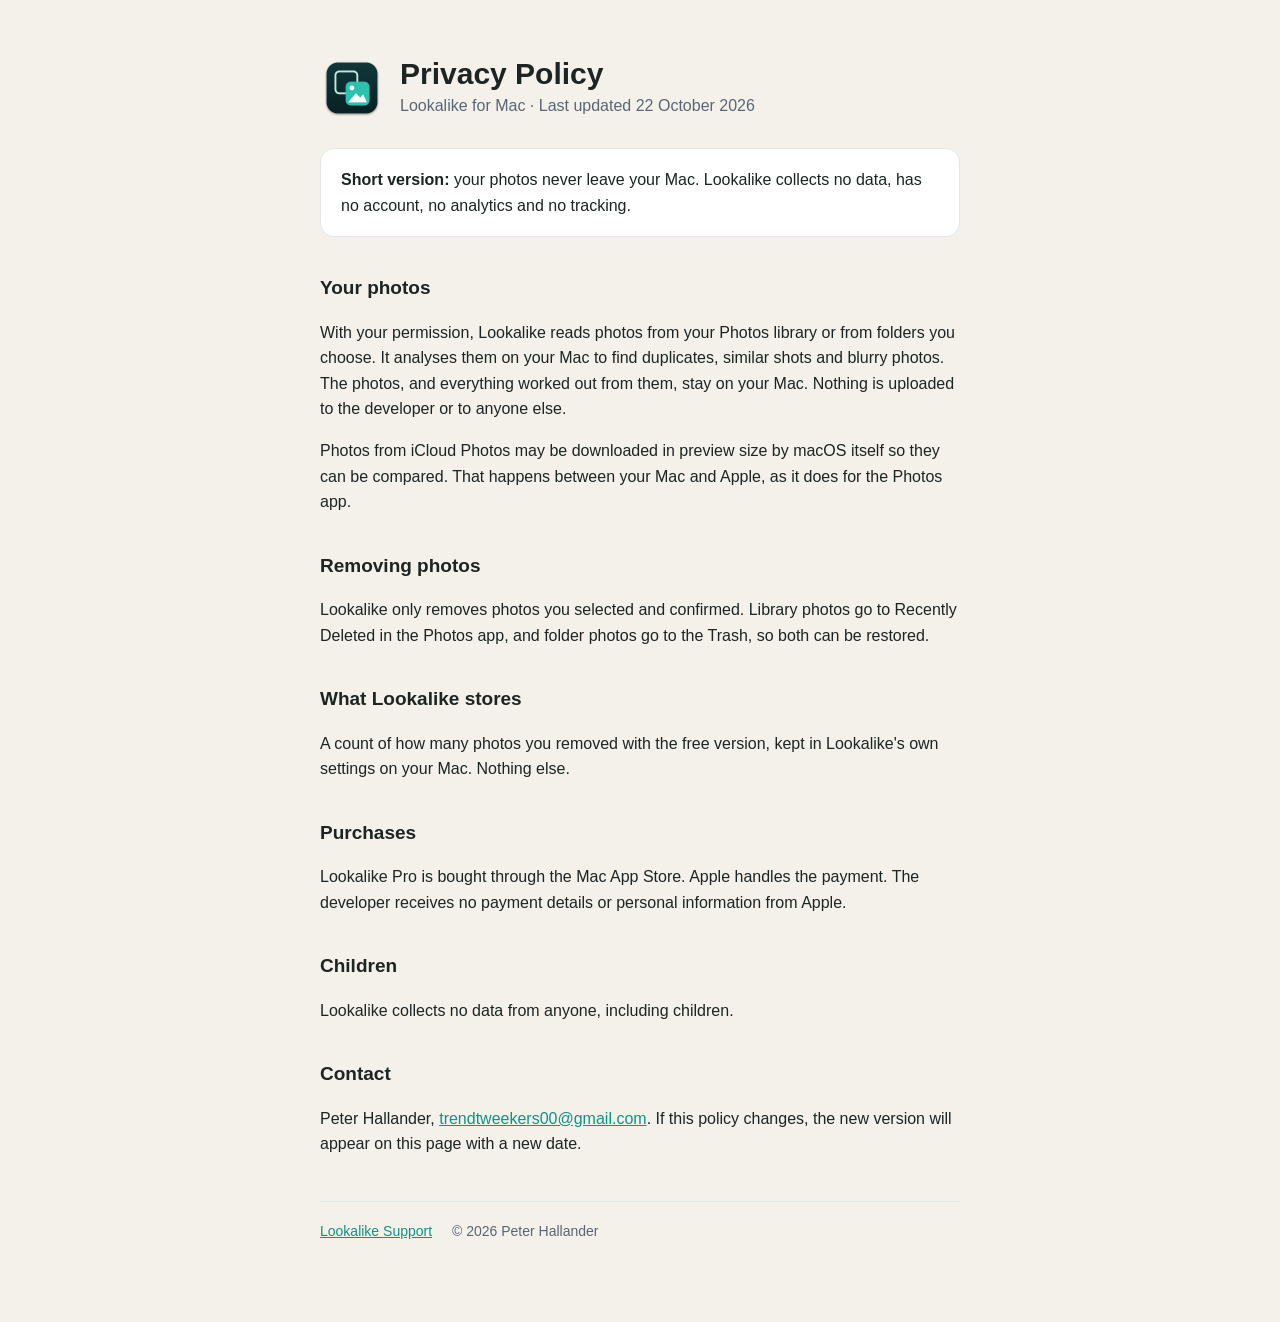
==== privacy.html @ 7f700916 "Lookalike support and privacy pages" ====
<!doctype html>
<html lang="en">
<head>
<meta charset="utf-8">
<meta name="viewport" content="width=device-width,initial-scale=1">
<title>Lookalike Privacy Policy</title>
<link rel="icon" href="icon.png">
<link rel="stylesheet" href="style.css">
</head>
<body>
<main>
<header>
  <img src="icon.png" alt="">
  <div>
    <h1>Privacy Policy</h1>
    <p class="sub">Lookalike for Mac · Last updated 22 October 2026</p>
  </div>
</header>

<div class="card"><p style="margin:0"><strong>Short version:</strong> your photos never leave your Mac. Lookalike collects no data, has no account, no analytics and no tracking.</p></div>

<h2>Your photos</h2>
<p>With your permission, Lookalike reads photos from your Photos library or from folders you choose. It analyses them on your Mac to find duplicates, similar shots and blurry photos. The photos, and everything worked out from them, stay on your Mac. Nothing is uploaded to the developer or to anyone else.</p>
<p>Photos from iCloud Photos may be downloaded in preview size by macOS itself so they can be compared. That happens between your Mac and Apple, as it does for the Photos app.</p>

<h2>Removing photos</h2>
<p>Lookalike only removes photos you selected and confirmed. Library photos go to Recently Deleted in the Photos app, and folder photos go to the Trash, so both can be restored.</p>

<h2>What Lookalike stores</h2>
<p>A count of how many photos you removed with the free version, kept in Lookalike's own settings on your Mac. Nothing else.</p>

<h2>Purchases</h2>
<p>Lookalike Pro is bought through the Mac App Store. Apple handles the payment. The developer receives no payment details or personal information from Apple.</p>

<h2>Children</h2>
<p>Lookalike collects no data from anyone, including children.</p>

<h2>Contact</h2>
<p>Peter Hallander, <a href="mailto:trendtweekers00@gmail.com?subject=Lookalike%20privacy">trendtweekers00@gmail.com</a>. If this policy changes, the new version will appear on this page with a new date.</p>

<nav><a href="index.html">Lookalike Support</a> <span>© 2026 Peter Hallander</span></nav>
</main>
</body>
</html>
---- style.css ----
:root{--ink:#1d2422;--muted:#5b6578;--bg:#f4f1ea;--card:#fff;--line:#e3e6ec;--accent:#0e9384}
@media (prefers-color-scheme:dark){:root{--ink:#eef1f6;--muted:#a3abb9;--bg:#1a1917;--card:#24221f;--line:#263044;--accent:#2cc2ae}}
*{box-sizing:border-box}
body{margin:0;background:var(--bg);color:var(--ink);font:16px/1.6 -apple-system,BlinkMacSystemFont,"SF Pro Text","Segoe UI",sans-serif}
main{max-width:680px;margin:0 auto;padding:56px 20px 80px}
header{display:flex;align-items:center;gap:16px;margin-bottom:28px}
header img{width:64px;height:64px}
h1{font-size:30px;line-height:1.15;margin:0}
.sub{color:var(--muted);margin:2px 0 0}
h2{font-size:19px;margin:36px 0 8px}
p,li{color:var(--ink)}
.muted{color:var(--muted)}
.card{background:var(--card);border:1px solid var(--line);border-radius:14px;padding:18px 20px;margin:12px 0}
a{color:var(--accent)}
nav{margin-top:44px;padding-top:18px;border-top:1px solid var(--line);font-size:14px;color:var(--muted)}
nav a{margin-right:16px}
dt{font-weight:600;margin-top:14px}
dd{margin:2px 0 0;color:var(--muted)}
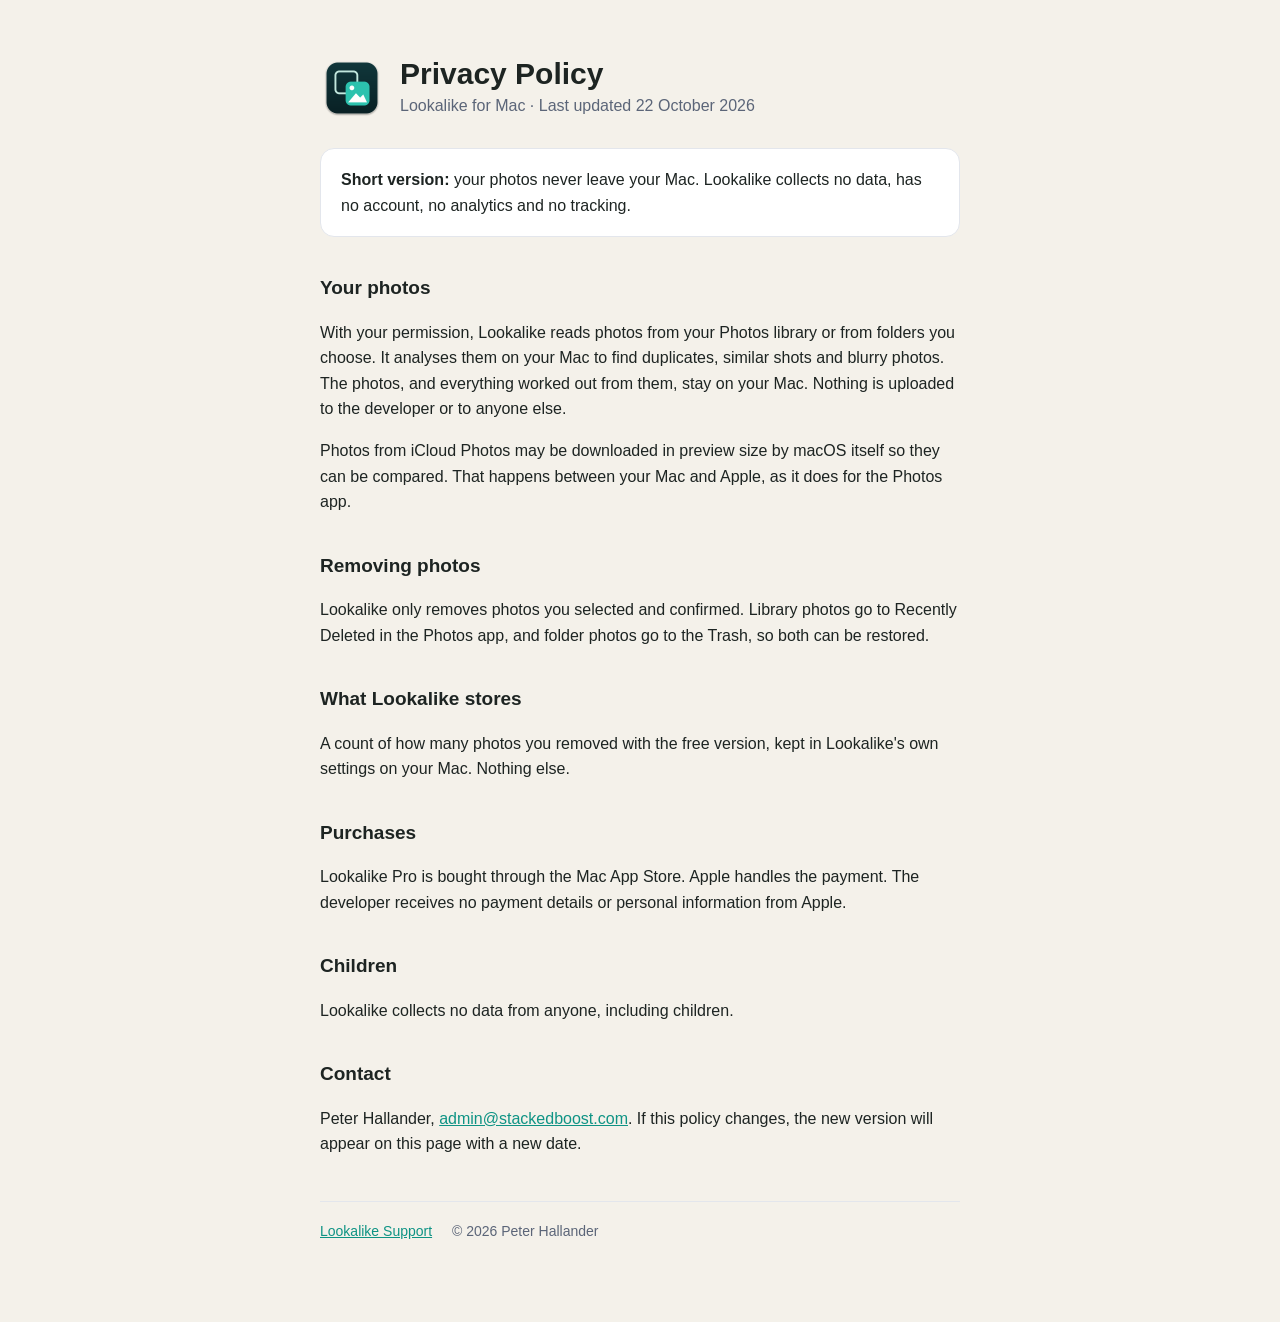
==== commit db637785: "Support email: admin@stackedboost.com" ====
--- a/privacy.html
+++ b/privacy.html
@@ -36,7 +36,7 @@
 <p>Lookalike collects no data from anyone, including children.</p>
 
 <h2>Contact</h2>
-<p>Peter Hallander, <a href="mailto:trendtweekers00@gmail.com?subject=Lookalike%20privacy">trendtweekers00@gmail.com</a>. If this policy changes, the new version will appear on this page with a new date.</p>
+<p>Peter Hallander, <a href="mailto:admin@stackedboost.com?subject=Lookalike%20privacy">admin@stackedboost.com</a>. If this policy changes, the new version will appear on this page with a new date.</p>
 
 <nav><a href="index.html">Lookalike Support</a> <span>© 2026 Peter Hallander</span></nav>
 </main>
